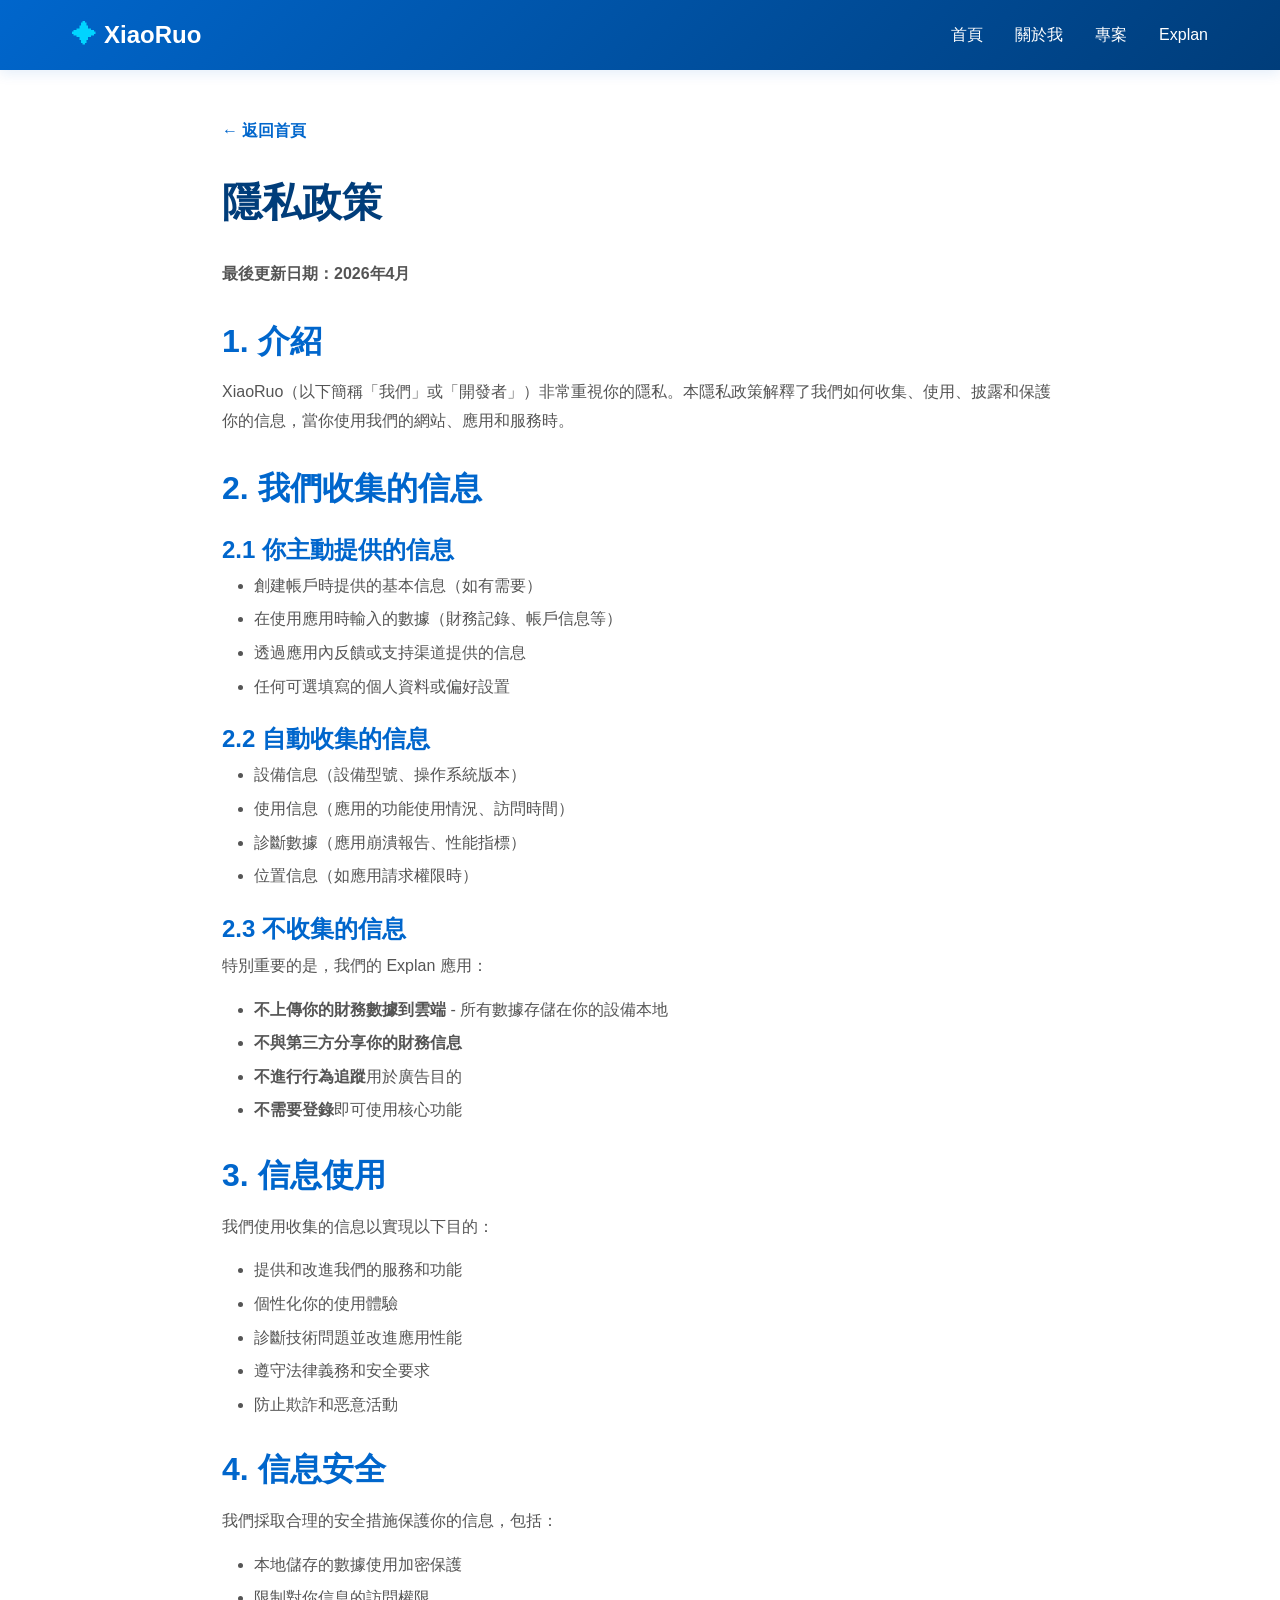
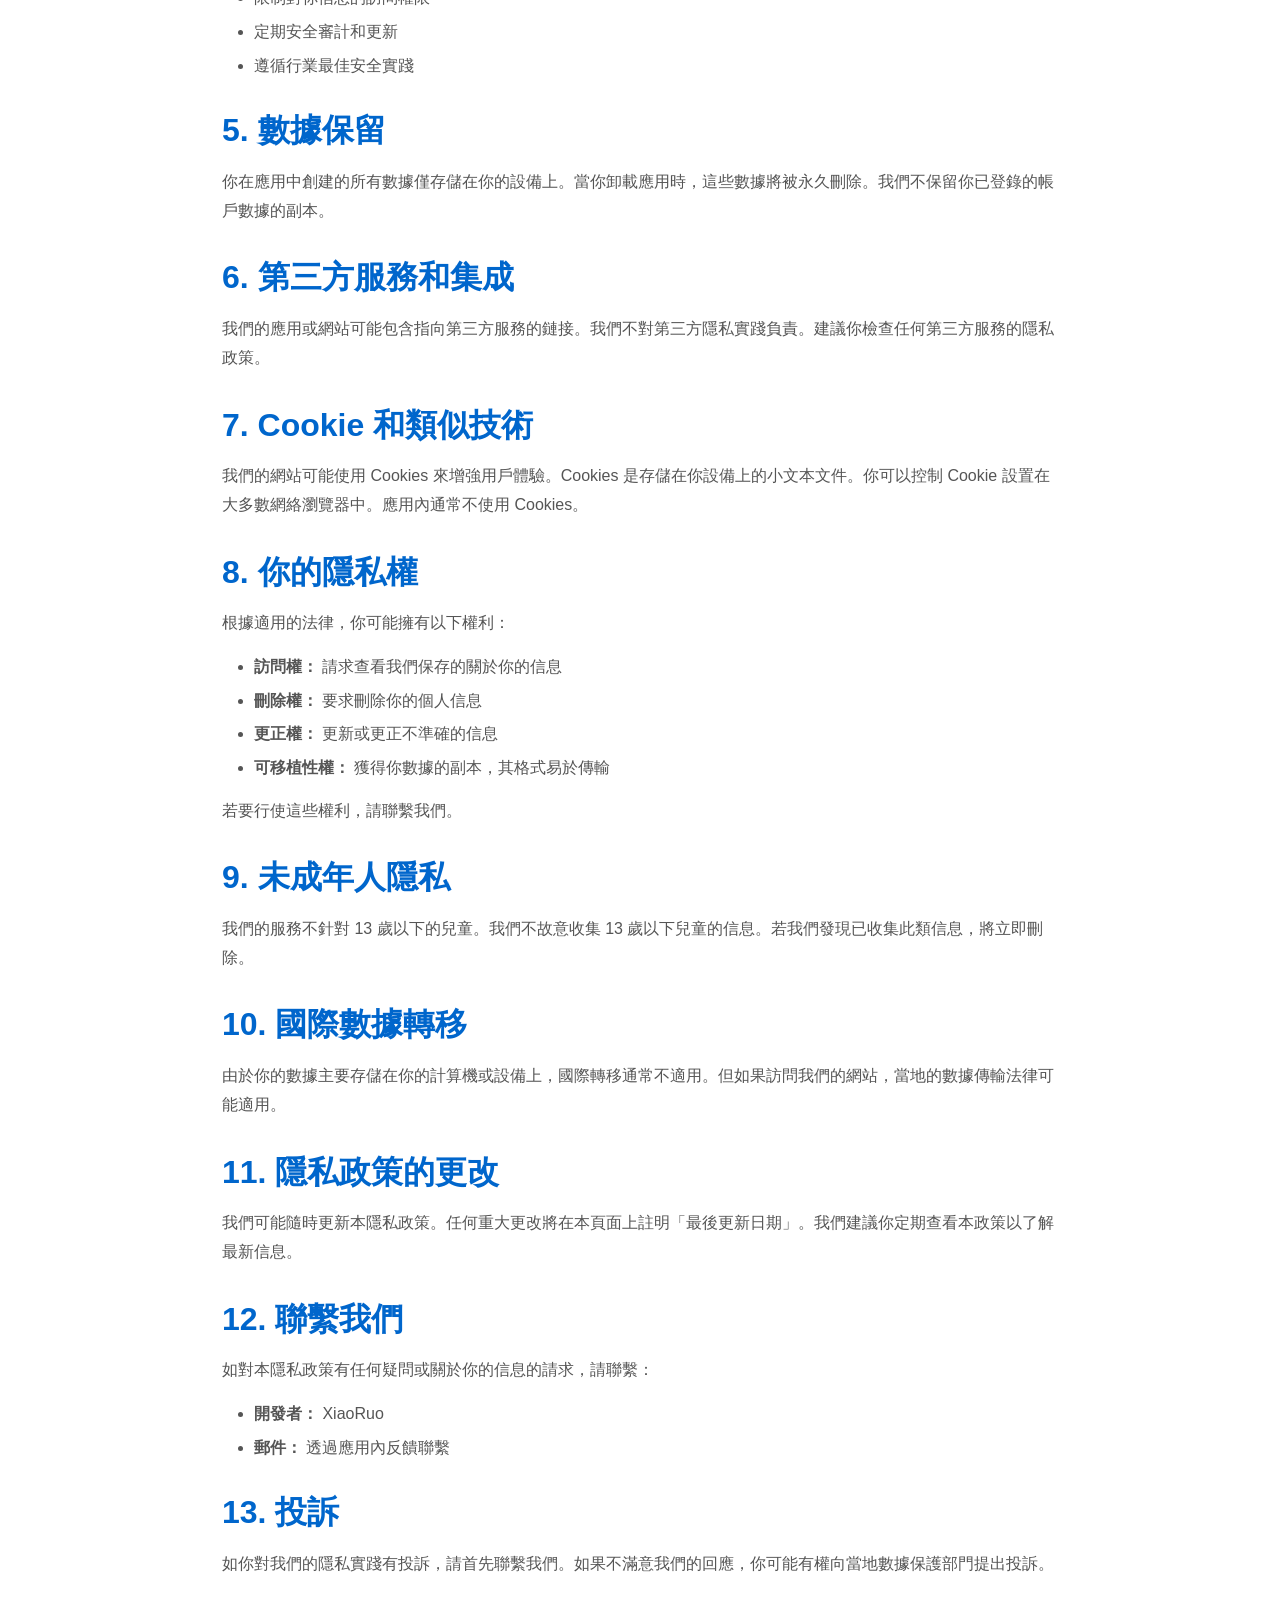
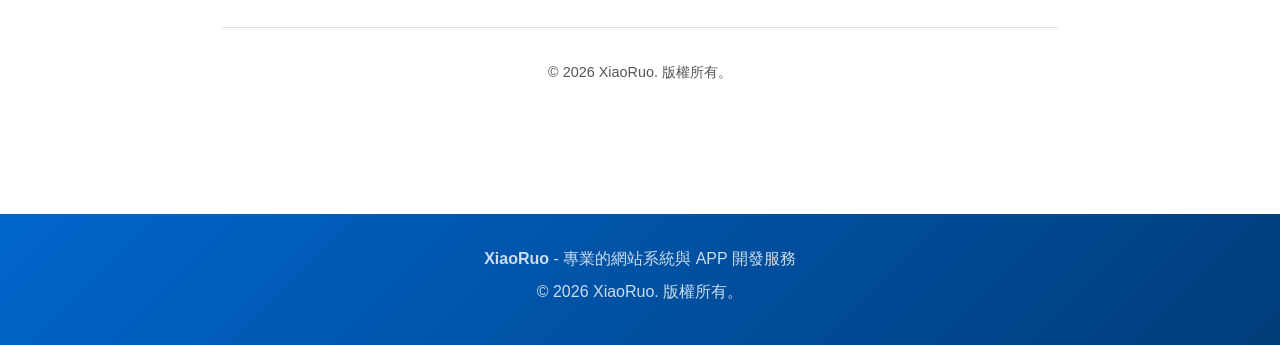
==== pages/privacy.html @ 62fd746c "Add files via upload" ====
<!DOCTYPE html>
<html lang="zh-TW">
<head>
  <meta charset="UTF-8">
  <meta name="viewport" content="width=device-width, initial-scale=1.0">
  <title>隱私政策 - XiaoRuo</title>
  <link rel="stylesheet" href="../css/style.css">
  <style>
    .legal-container {
      max-width: 900px;
      margin: 0 auto;
      padding: 3rem 2rem;
    }

    .legal-container h1 {
      color: var(--dark-blue);
      margin-bottom: 2rem;
    }

    .legal-container h2 {
      margin-top: 2rem;
      margin-bottom: 1rem;
    }

    .legal-container h3 {
      margin-top: 1.5rem;
      margin-bottom: 0.5rem;
    }

    .legal-container p {
      margin-bottom: 1rem;
      line-height: 1.8;
    }

    .legal-container ul,
    .legal-container ol {
      margin-left: 2rem;
      margin-bottom: 1rem;
    }

    .legal-container li {
      margin-bottom: 0.5rem;
      color: var(--gray-text);
    }

    .back-link {
      display: inline-flex;
      align-items: center;
      gap: 0.5rem;
      color: var(--primary-blue);
      font-weight: 600;
      margin-bottom: 2rem;
    }

    @media (max-width: 768px) {
      .legal-container {
        padding: 2rem 1rem;
      }
    }
  </style>
</head>
<body>
  <!-- Header & Navigation -->
  <header>
    <div class="header-container">
      <div class="logo">
        <span>✦</span> XiaoRuo
      </div>
      <button class="menu-toggle">☰</button>
      <nav>
        <ul>
          <li><a href="../index.html">首頁</a></li>
          <li><a href="../index.html#about">關於我</a></li>
          <li><a href="../index.html#projects">專案</a></li>
          <li><a href="explan.html">Explan</a></li>
        </ul>
      </nav>
    </div>
  </header>

  <div class="legal-container">
    <a href="../index.html" class="back-link">← 返回首頁</a>

    <h1>隱私政策</h1>

    <p><strong>最後更新日期：2026年4月</strong></p>

    <h2>1. 介紹</h2>
    <p>XiaoRuo（以下簡稱「我們」或「開發者」）非常重視你的隱私。本隱私政策解釋了我們如何收集、使用、披露和保護你的信息，當你使用我們的網站、應用和服務時。</p>

    <h2>2. 我們收集的信息</h2>

    <h3>2.1 你主動提供的信息</h3>
    <ul>
      <li>創建帳戶時提供的基本信息（如有需要）</li>
      <li>在使用應用時輸入的數據（財務記錄、帳戶信息等）</li>
      <li>透過應用內反饋或支持渠道提供的信息</li>
      <li>任何可選填寫的個人資料或偏好設置</li>
    </ul>

    <h3>2.2 自動收集的信息</h3>
    <ul>
      <li>設備信息（設備型號、操作系統版本）</li>
      <li>使用信息（應用的功能使用情況、訪問時間）</li>
      <li>診斷數據（應用崩潰報告、性能指標）</li>
      <li>位置信息（如應用請求權限時）</li>
    </ul>

    <h3>2.3 不收集的信息</h3>
    <p>特別重要的是，我們的 Explan 應用：</p>
    <ul>
      <li><strong>不上傳你的財務數據到雲端</strong> - 所有數據存儲在你的設備本地</li>
      <li><strong>不與第三方分享你的財務信息</strong></li>
      <li><strong>不進行行為追蹤</strong>用於廣告目的</li>
      <li><strong>不需要登錄</strong>即可使用核心功能</li>
    </ul>

    <h2>3. 信息使用</h2>
    <p>我們使用收集的信息以實現以下目的：</p>
    <ul>
      <li>提供和改進我們的服務和功能</li>
      <li>個性化你的使用體驗</li>
      <li>診斷技術問題並改進應用性能</li>
      <li>遵守法律義務和安全要求</li>
      <li>防止欺詐和恶意活動</li>
    </ul>

    <h2>4. 信息安全</h2>
    <p>我們採取合理的安全措施保護你的信息，包括：</p>
    <ul>
      <li>本地儲存的數據使用加密保護</li>
      <li>限制對你信息的訪問權限</li>
      <li>定期安全審計和更新</li>
      <li>遵循行業最佳安全實踐</li>
    </ul>

    <h2>5. 數據保留</h2>
    <p>你在應用中創建的所有數據僅存儲在你的設備上。當你卸載應用時，這些數據將被永久刪除。我們不保留你已登錄的帳戶數據的副本。</p>

    <h2>6. 第三方服務和集成</h2>
    <p>我們的應用或網站可能包含指向第三方服務的鏈接。我們不對第三方隱私實踐負責。建議你檢查任何第三方服務的隱私政策。</p>

    <h2>7. Cookie 和類似技術</h2>
    <p>我們的網站可能使用 Cookies 來增強用戶體驗。Cookies 是存儲在你設備上的小文本文件。你可以控制 Cookie 設置在大多數網絡瀏覽器中。應用內通常不使用 Cookies。</p>

    <h2>8. 你的隱私權</h2>
    <p>根據適用的法律，你可能擁有以下權利：</p>
    <ul>
      <li><strong>訪問權：</strong> 請求查看我們保存的關於你的信息</li>
      <li><strong>刪除權：</strong> 要求刪除你的個人信息</li>
      <li><strong>更正權：</strong> 更新或更正不準確的信息</li>
      <li><strong>可移植性權：</strong> 獲得你數據的副本，其格式易於傳輸</li>
    </ul>

    <p>若要行使這些權利，請聯繫我們。</p>

    <h2>9. 未成年人隱私</h2>
    <p>我們的服務不針對 13 歲以下的兒童。我們不故意收集 13 歲以下兒童的信息。若我們發現已收集此類信息，將立即刪除。</p>

    <h2>10. 國際數據轉移</h2>
    <p>由於你的數據主要存儲在你的計算機或設備上，國際轉移通常不適用。但如果訪問我們的網站，當地的數據傳輸法律可能適用。</p>

    <h2>11. 隱私政策的更改</h2>
    <p>我們可能隨時更新本隱私政策。任何重大更改將在本頁面上註明「最後更新日期」。我們建議你定期查看本政策以了解最新信息。</p>

    <h2>12. 聯繫我們</h2>
    <p>如對本隱私政策有任何疑問或關於你的信息的請求，請聯繫：</p>
    <ul>
      <li><strong>開發者：</strong> XiaoRuo</li>
      <li><strong>郵件：</strong> 透過應用內反饋聯繫</li>
    </ul>

    <h2>13. 投訴</h2>
    <p>如你對我們的隱私實踐有投訴，請首先聯繫我們。如果不滿意我們的回應，你可能有權向當地數據保護部門提出投訴。</p>

    <p style="margin-top: 3rem; padding-top: 2rem; border-top: 1px solid var(--border-color); text-align: center; font-size: 0.9rem; color: var(--gray-text);">
      © 2026 XiaoRuo. 版權所有。
    </p>
  </div>

  <!-- Footer -->
  <footer>
    <div class="footer-content">
      <p><strong>XiaoRuo</strong> - 專業的網站系統與 APP 開發服務</p>
      <p>© 2026 XiaoRuo. 版權所有。</p>
    </div>
  </footer>

  <script src="../js/script.js"></script>
</body>
</html>
---- css/style.css ----
/* ============================================
   XiaoRuo Personal Brand Website
   Color Scheme: Light Blue & Blue
   ============================================ */

:root {
  --primary-blue: #0066cc;
  --light-blue: #00a8ff;
  --sky-blue: #00d4ff;
  --dark-blue: #003d7a;
  --light-bg: #f0f8ff;
  --white: #ffffff;
  --dark-text: #1a1a1a;
  --gray-text: #555555;
  --border-color: #e0e0e0;
  --shadow: 0 4px 12px rgba(0, 102, 204, 0.1);
}

* {
  margin: 0;
  padding: 0;
  box-sizing: border-box;
}

html {
  scroll-behavior: smooth;
}

body {
  font-family: -apple-system, BlinkMacSystemFont, 'Segoe UI', Roboto, 'Helvetica Neue', Arial, sans-serif;
  line-height: 1.6;
  color: var(--dark-text);
  background-color: var(--white);
}

/* ============================================
   Typography
   ============================================ */

h1, h2, h3, h4, h5, h6 {
  line-height: 1.3;
  font-weight: 600;
}

h1 {
  font-size: 2.5rem;
}

h2 {
  font-size: 2rem;
  color: var(--primary-blue);
}

h3 {
  font-size: 1.5rem;
  color: var(--primary-blue);
}

p {
  color: var(--gray-text);
  margin-bottom: 1rem;
}

a {
  color: var(--primary-blue);
  text-decoration: none;
  transition: color 0.3s ease;
}

a:hover {
  color: var(--light-blue);
}

/* ============================================
   Header & Navigation
   ============================================ */

header {
  background: linear-gradient(135deg, var(--primary-blue) 0%, var(--dark-blue) 100%);
  color: var(--white);
  padding: 1rem 0;
  position: sticky;
  top: 0;
  z-index: 100;
  box-shadow: var(--shadow);
}

.header-container {
  max-width: 1200px;
  margin: 0 auto;
  padding: 0 2rem;
  display: flex;
  justify-content: space-between;
  align-items: center;
}

.logo {
  font-size: 1.5rem;
  font-weight: 700;
  color: var(--white);
  display: flex;
  align-items: center;
  gap: 0.5rem;
}

.logo span {
  color: var(--sky-blue);
}

nav ul {
  display: flex;
  list-style: none;
  gap: 2rem;
}

nav a {
  color: var(--white);
  font-weight: 500;
  transition: color 0.3s ease;
}

nav a:hover {
  color: var(--sky-blue);
}

/* Mobile Menu Toggle */
.menu-toggle {
  display: none;
  background: none;
  border: none;
  color: var(--white);
  font-size: 1.5rem;
  cursor: pointer;
}

/* ============================================
   Hero Section
   ============================================ */

.hero {
  background: linear-gradient(135deg, rgba(0, 102, 204, 0.05) 0%, rgba(0, 168, 255, 0.05) 100%);
  padding: 6rem 2rem;
  text-align: center;
  min-height: 500px;
  display: flex;
  align-items: center;
  justify-content: center;
}

.hero-container {
  max-width: 800px;
}

.hero h1 {
  font-size: 3rem;
  color: var(--dark-blue);
  margin-bottom: 1rem;
  animation: fadeInDown 0.8s ease;
}

.hero .subtitle {
  font-size: 1.3rem;
  color: var(--primary-blue);
  margin-bottom: 2rem;
  animation: fadeInUp 0.8s ease;
}

.hero p {
  font-size: 1.1rem;
  margin-bottom: 2rem;
  color: var(--gray-text);
}

.cta-buttons {
  display: flex;
  gap: 1rem;
  justify-content: center;
  flex-wrap: wrap;
  animation: fadeInUp 1s ease;
}

.btn {
  padding: 0.75rem 2rem;
  border: none;
  border-radius: 50px;
  font-size: 1rem;
  font-weight: 600;
  cursor: pointer;
  transition: all 0.3s ease;
  text-decoration: none;
  display: inline-block;
}

.btn-primary {
  background: linear-gradient(135deg, var(--primary-blue) 0%, var(--light-blue) 100%);
  color: var(--white);
}

.btn-primary:hover {
  transform: translateY(-2px);
  box-shadow: 0 8px 20px rgba(0, 102, 204, 0.3);
}

.btn-secondary {
  background: transparent;
  color: var(--primary-blue);
  border: 2px solid var(--primary-blue);
}

.btn-secondary:hover {
  background: var(--primary-blue);
  color: var(--white);
  transform: translateY(-2px);
}

/* ============================================
   About Section
   ============================================ */

.about {
  padding: 4rem 2rem;
  max-width: 1200px;
  margin: 0 auto;
}

.about h2 {
  text-align: center;
  margin-bottom: 2rem;
}

.about-content {
  display: grid;
  grid-template-columns: 1fr 1fr;
  gap: 3rem;
  align-items: center;
}

.about-text h3 {
  margin-bottom: 1.5rem;
}

.about-text p {
  margin-bottom: 1rem;
}

.skills-list {
  list-style: none;
  margin-top: 2rem;
}

.skills-list li {
  padding: 0.5rem 0;
  display: flex;
  align-items: center;
  gap: 0.5rem;
  color: var(--gray-text);
}

.skills-list li:before {
  content: "✓";
  color: var(--sky-blue);
  font-weight: bold;
  font-size: 1.2rem;
}

.about-image {
  background: linear-gradient(135deg, var(--light-blue) 0%, var(--sky-blue) 100%);
  height: 300px;
  border-radius: 12px;
  display: flex;
  align-items: center;
  justify-content: center;
  color: var(--white);
  font-size: 4rem;
}

/* ============================================
   Projects Section
   ============================================ */

.projects {
  padding: 4rem 2rem;
  background-color: var(--light-bg);
}

.projects-container {
  max-width: 1200px;
  margin: 0 auto;
}

.projects h2 {
  text-align: center;
  margin-bottom: 3rem;
}

.projects-grid {
  display: grid;
  grid-template-columns: repeat(auto-fit, minmax(300px, 1fr));
  gap: 2rem;
}

.project-card {
  background: var(--white);
  border-radius: 12px;
  overflow: hidden;
  box-shadow: var(--shadow);
  transition: transform 0.3s ease, box-shadow 0.3s ease;
  cursor: pointer;
}

.project-card:hover {
  transform: translateY(-8px);
  box-shadow: 0 12px 24px rgba(0, 102, 204, 0.2);
}

.project-image {
  height: 200px;
  background: linear-gradient(135deg, var(--primary-blue) 0%, var(--light-blue) 100%);
  display: flex;
  align-items: center;
  justify-content: center;
  color: var(--white);
  font-size: 3rem;
}

.project-content {
  padding: 1.5rem;
}

.project-content h3 {
  margin-bottom: 0.5rem;
}

.project-content p {
  font-size: 0.95rem;
  margin-bottom: 1rem;
}

.project-link {
  display: inline-flex;
  align-items: center;
  gap: 0.5rem;
  color: var(--primary-blue);
  font-weight: 600;
  transition: gap 0.3s ease;
}

.project-link:hover {
  gap: 1rem;
}

/* ============================================
   Footer
   ============================================ */

footer {
  background: linear-gradient(135deg, var(--primary-blue) 0%, var(--dark-blue) 100%);
  color: var(--white);
  padding: 2rem;
  text-align: center;
  margin-top: 4rem;
}

.footer-content {
  max-width: 1200px;
  margin: 0 auto;
}

.footer-content p {
  color: rgba(255, 255, 255, 0.8);
  margin-bottom: 0.5rem;
}

/* ============================================
   Animations
   ============================================ */

@keyframes fadeInDown {
  from {
    opacity: 0;
    transform: translateY(-20px);
  }
  to {
    opacity: 1;
    transform: translateY(0);
  }
}

@keyframes fadeInUp {
  from {
    opacity: 0;
    transform: translateY(20px);
  }
  to {
    opacity: 1;
    transform: translateY(0);
  }
}

/* ============================================
   Responsive Design
   ============================================ */

@media (max-width: 768px) {
  h1 {
    font-size: 2rem;
  }

  h2 {
    font-size: 1.5rem;
  }

  .header-container {
    padding: 0 1rem;
  }

  nav ul {
    gap: 1rem;
  }

  .menu-toggle {
    display: block;
  }

  nav {
    display: none;
  }

  nav.active {
    display: block;
    position: absolute;
    top: 60px;
    left: 0;
    right: 0;
    background: linear-gradient(135deg, var(--primary-blue) 0%, var(--dark-blue) 100%);
    padding: 1rem;
  }

  nav.active ul {
    flex-direction: column;
    gap: 1rem;
  }

  .hero {
    padding: 3rem 1.5rem;
    min-height: auto;
  }

  .hero h1 {
    font-size: 2rem;
  }

  .hero .subtitle {
    font-size: 1.1rem;
  }

  .cta-buttons {
    flex-direction: column;
  }

  .btn {
    width: 100%;
  }

  .about-content {
    grid-template-columns: 1fr;
    gap: 2rem;
  }

  .about-image {
    height: 250px;
  }

  .projects {
    padding: 2rem 1.5rem;
  }

  .projects-grid {
    grid-template-columns: 1fr;
  }
}

@media (max-width: 480px) {
  h1 {
    font-size: 1.5rem;
  }

  h2 {
    font-size: 1.25rem;
  }

  h3 {
    font-size: 1.1rem;
  }

  .hero h1 {
    font-size: 1.75rem;
  }

  .logo {
    font-size: 1.2rem;
  }

  .about {
    padding: 2rem 1rem;
  }

  .skills-list li {
    font-size: 0.95rem;
  }
}
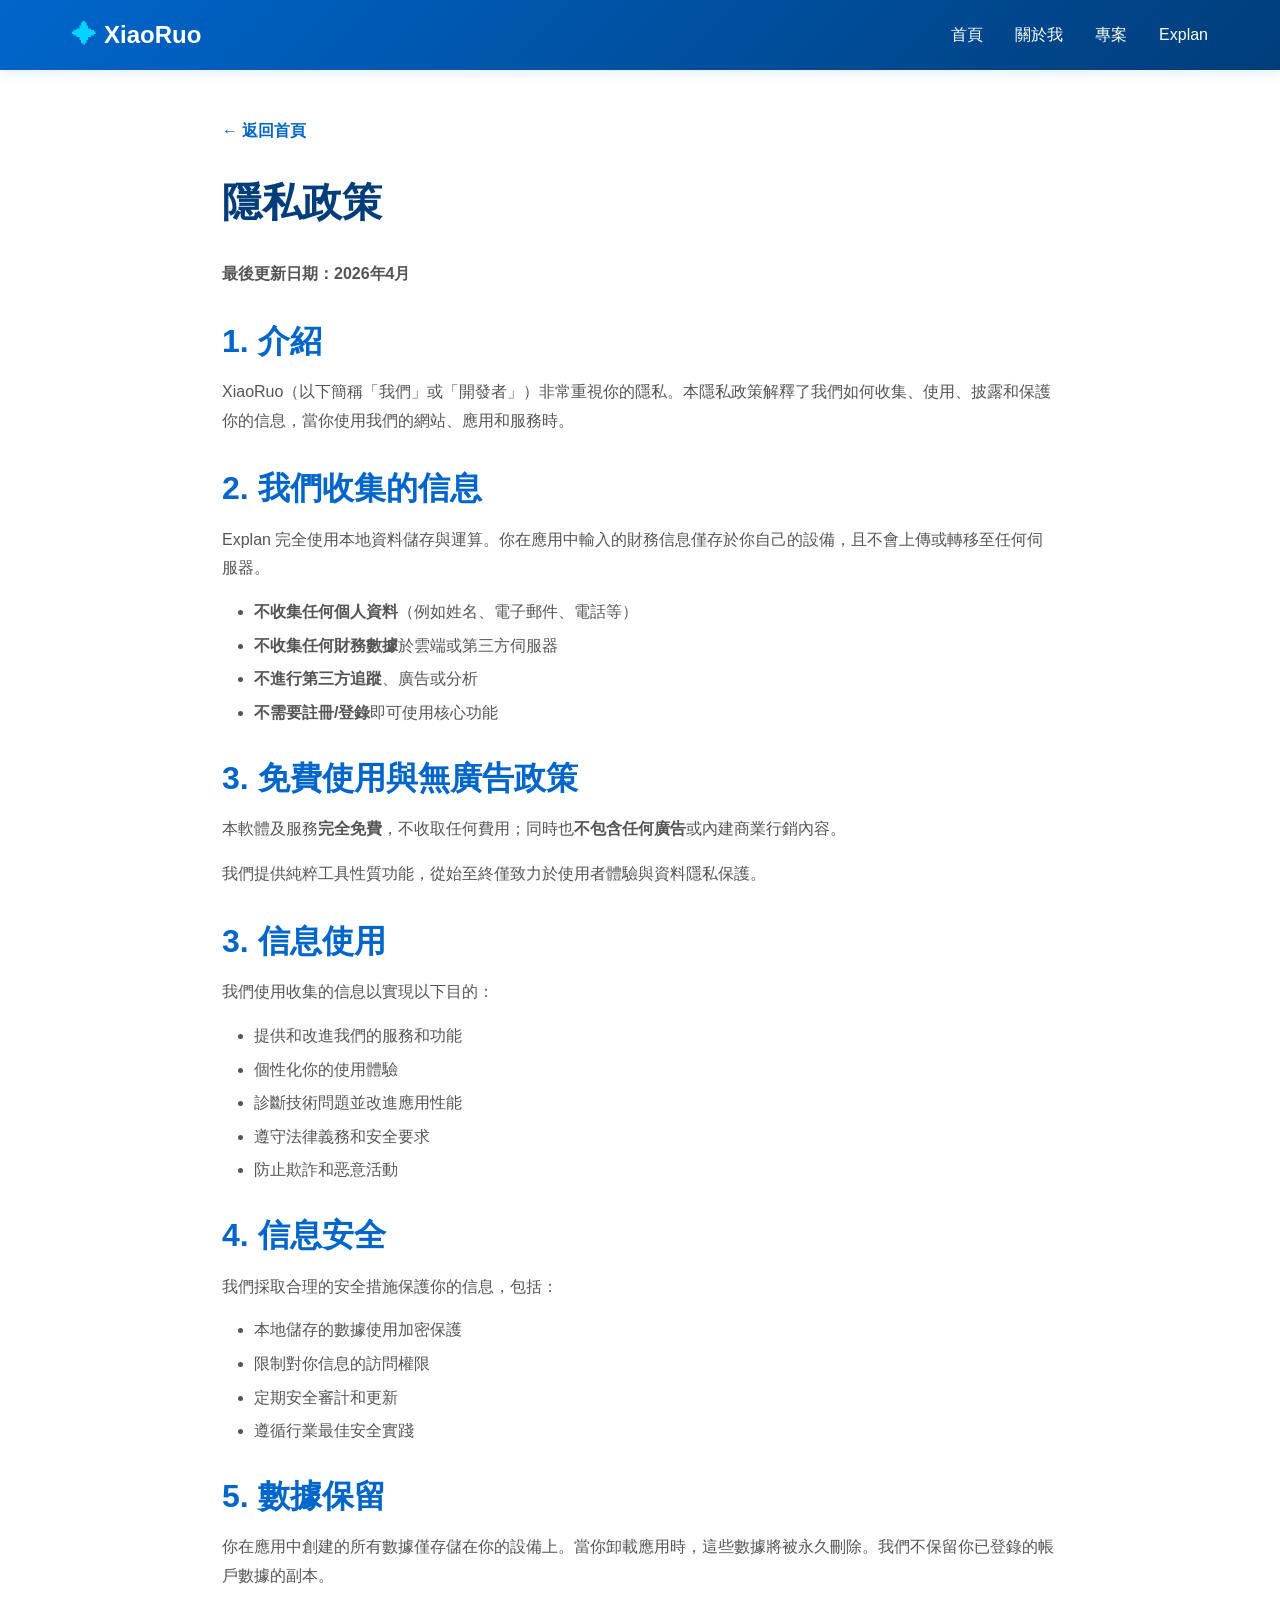
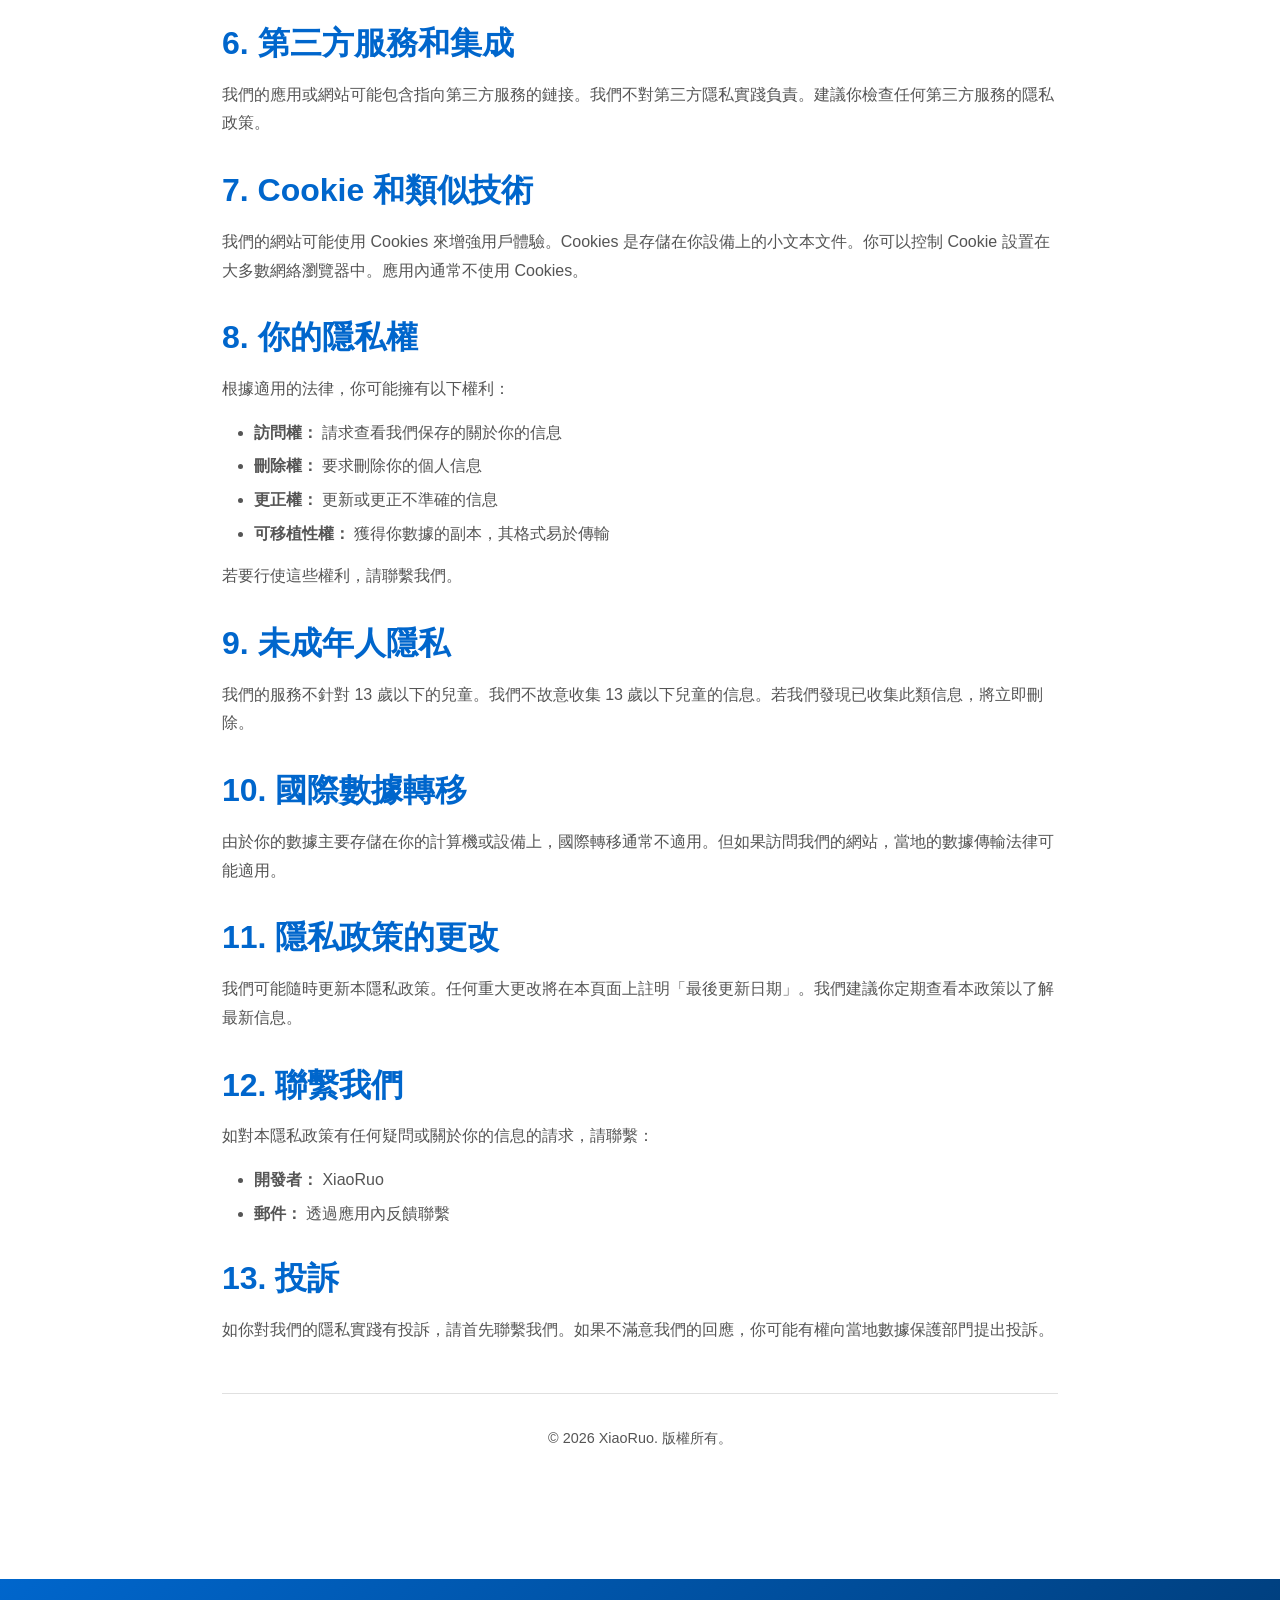
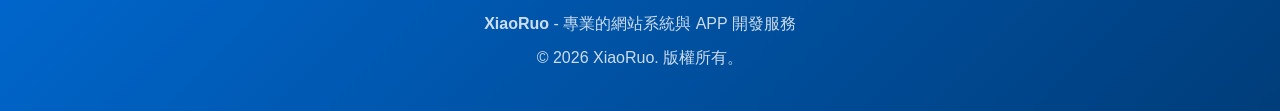
==== commit c3ecb3fc: "no message" ====
--- a/pages/privacy.html
+++ b/pages/privacy.html
@@ -89,31 +89,17 @@
     <p>XiaoRuo（以下簡稱「我們」或「開發者」）非常重視你的隱私。本隱私政策解釋了我們如何收集、使用、披露和保護你的信息，當你使用我們的網站、應用和服務時。</p>
 
     <h2>2. 我們收集的信息</h2>
-
-    <h3>2.1 你主動提供的信息</h3>
+    <p>Explan 完全使用本地資料儲存與運算。你在應用中輸入的財務信息僅存於你自己的設備，且不會上傳或轉移至任何伺服器。</p>
     <ul>
-      <li>創建帳戶時提供的基本信息（如有需要）</li>
-      <li>在使用應用時輸入的數據（財務記錄、帳戶信息等）</li>
-      <li>透過應用內反饋或支持渠道提供的信息</li>
-      <li>任何可選填寫的個人資料或偏好設置</li>
+      <li><strong>不收集任何個人資料</strong>（例如姓名、電子郵件、電話等）</li>
+      <li><strong>不收集任何財務數據</strong>於雲端或第三方伺服器</li>
+      <li><strong>不進行第三方追蹤</strong>、廣告或分析</li>
+      <li><strong>不需要註冊/登錄</strong>即可使用核心功能</li>
     </ul>
 
-    <h3>2.2 自動收集的信息</h3>
-    <ul>
-      <li>設備信息（設備型號、操作系統版本）</li>
-      <li>使用信息（應用的功能使用情況、訪問時間）</li>
-      <li>診斷數據（應用崩潰報告、性能指標）</li>
-      <li>位置信息（如應用請求權限時）</li>
-    </ul>
-
-    <h3>2.3 不收集的信息</h3>
-    <p>特別重要的是，我們的 Explan 應用：</p>
-    <ul>
-      <li><strong>不上傳你的財務數據到雲端</strong> - 所有數據存儲在你的設備本地</li>
-      <li><strong>不與第三方分享你的財務信息</strong></li>
-      <li><strong>不進行行為追蹤</strong>用於廣告目的</li>
-      <li><strong>不需要登錄</strong>即可使用核心功能</li>
-    </ul>
+    <h2>3. 免費使用與無廣告政策</h2>
+    <p>本軟體及服務<strong>完全免費</strong>，不收取任何費用；同時也<strong>不包含任何廣告</strong>或內建商業行銷內容。</p>
+    <p>我們提供純粹工具性質功能，從始至終僅致力於使用者體驗與資料隱私保護。</p>
 
     <h2>3. 信息使用</h2>
     <p>我們使用收集的信息以實現以下目的：</p>
